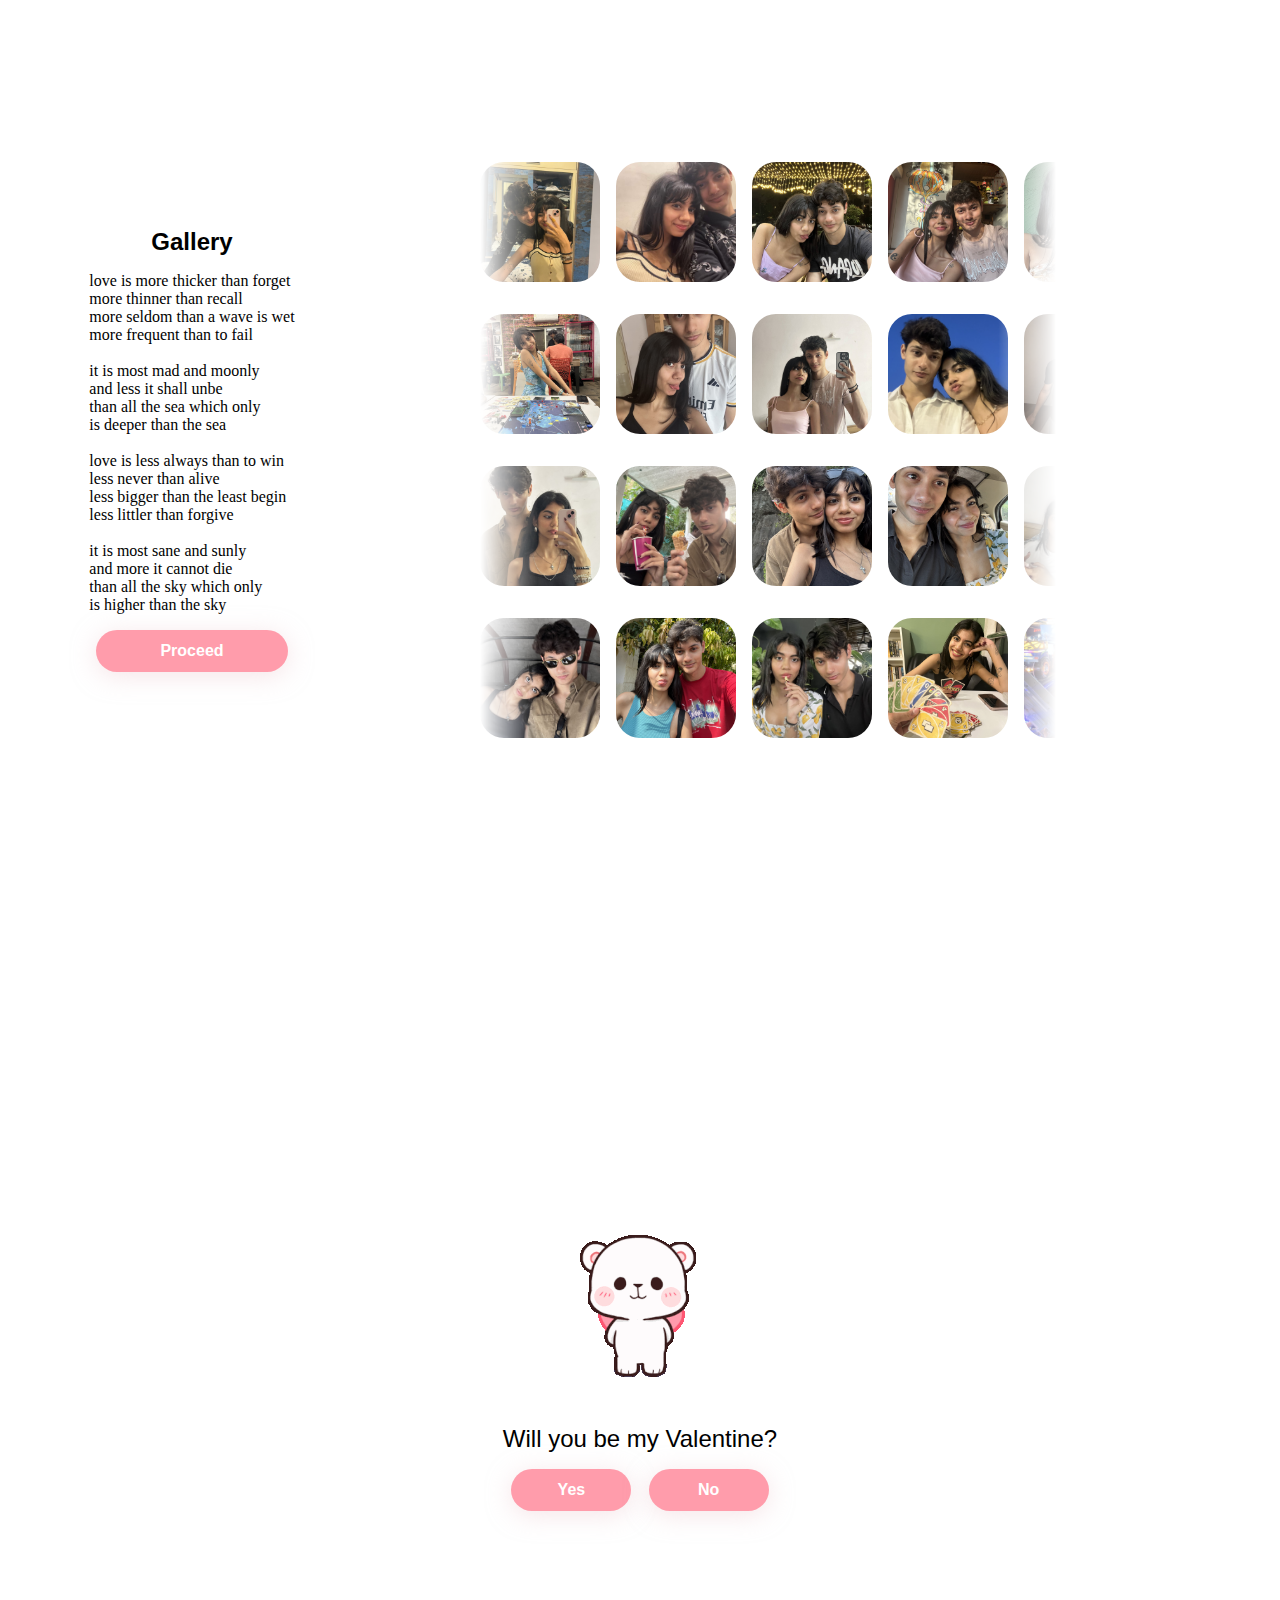
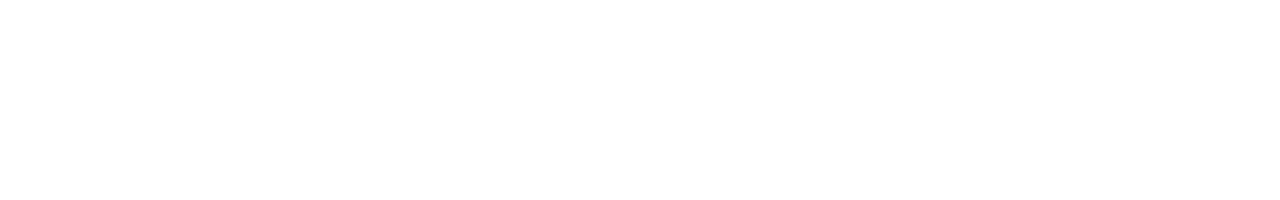
==== index.html @ b7a00d4b "initial commit" ====
<!DOCTYPE html>
<html lang="en">

<head>
    <meta charset="UTF-8" />
    <meta name="viewport" content="width=device-width, initial-scale=1.0" />
    <title>Valentine</title>
    <link rel="stylesheet" href="styles.css" />
</head>

<body>
    <div id="gallery-page">
        <div id="gallery-text">
            <div id="gallery-title">Gallery</div>
            <div id="poem">
                love is more thicker than forget<br>
                more thinner than recall<br>
                more seldom than a wave is wet<br>
                more frequent than to fail<br><br>

                it is most mad and moonly<br>
                and less it shall unbe<br>
                than all the sea which only<br>
                is deeper than the sea<br><br>

                love is less always than to win<br>
                less never than alive<br>
                less bigger than the least begin<br>
                less littler than forgive<br><br>

                it is most sane and sunly<br>
                and more it cannot die<br>
                than all the sky which only<br>
                is higher than the sky<br>

            </div>
                <div class="button" id="proceed-btn">
                    <a href="#question-page">
                        <div class="button-text">Proceed</div>
                    </a>
                </div>
        </div>
        <div id="gallery-container">
            <div class="scroller" data-direction="right" data-speed="slow">
                <div class="scroller__inner">
                    <div class="image-container">
                        <img src="images\IMG_0097.jpg" alt="" />
                    </div>
                    <div class="image-container">
                        <img src="images\IMG_0123.jpg" alt="" />
                    </div>
                    <div class="image-container">
                        <img src="images\IMG_0243.jpg" alt="" />
                    </div>
                    <div class="image-container">
                        <img src="images\IMG_0466.jpg" alt="" />
                    </div>
                    <div class="image-container">
                        <img src="images\IMG_0825.jpg" alt="" />
                    </div>
                    <div class="image-container">
                        <img src="images\IMG_0885.jpg" alt="" />
                    </div>
                </div>
            </div>
            <div class="scroller" data-direction="left" data-speed="slow">
                <div class="scroller__inner">
                    <div class="image-container">
                        <img src="images\IMG_0919.jpg" alt="" />
                    </div>
                    <div class="image-container">
                        <img src="images\IMG_0932.jpg" alt="" />
                    </div>
                    <div class="image-container">
                        <img src="images\IMG_0939.jpg" alt="" />
                    </div>
                    <div class="image-container">
                        <img src="images\IMG_6887.jpg" alt="" />
                    </div>
                    <div class="image-container">
                        <img src="images\IMG_7319.jpg" alt="" />
                    </div>
                    <div class="image-container">
                        <img src="images\IMG_7360.jpg" alt="" />
                    </div>
                </div>
            </div>
            <div class="scroller" data-direction="right" data-speed="slow">
                <div class="scroller__inner">
                    <div class="image-container">
                        <img src="images\IMG_7422.jpg" alt="" />
                    </div>
                    <div class="image-container">
                        <img src="images\IMG_7483.jpg" alt="" />
                    </div>
                    <div class="image-container">
                        <img src="images\IMG_7531.jpg" alt="" />
                    </div>
                    <div class="image-container">
                        <img src="images\IMG_7596.jpg" alt="" />
                    </div>
                    <div class="image-container">
                        <img src="images\IMG_8636.jpg" alt="" />
                    </div>
                    <div class="image-container">
                        <img src="images\IMG_8652.jpg" alt="" />
                    </div>
                </div>
            </div>
            <div class="scroller" data-direction="left" data-speed="slow">
                <div class="scroller__inner">
                    <div class="image-container">
                        <img src="images\IMG_8717.jpg" alt="" />
                    </div>
                    <div class="image-container">
                        <img src="images\IMG_9214.jpg" alt="" />
                    </div>
                    <div class="image-container">
                        <img src="images\n1.jpg" alt="" />
                    </div>
                    <div class="image-container">
                        <img src="images\n2.jpg" alt="" />
                    </div>
                    <div class="image-container">
                        <img src="images\n3.jpg" alt="" />
                    </div>
                    <div class="image-container">
                        <img src="images\n4.jpg" alt="" />
                    </div>
                </div>
            </div>
        </div>
    </div>
    <div id="question-page">
        <div id="question">
            <div id="image-container">
                <img src="bear.gif" alt="" />
            </div>
            <div id="question-text">Will you be my Valentine?</div>
            <div id="btn-group">
                <div class="button" id="yes-btn">
                    <div class="button-text">Yes</div>
                </div>
                <div class="button" id="no-btn">
                    <div class="button-text">No</div>
                </div>
            </div>
        </div>
    </div>
    <script>
        const scrollers = document.querySelectorAll(".scroller");
        //condition for reduced motion
        if (!window.matchMedia("(prefers-reduced-motion: reduce)").matches) {
            addAnimation();
        }

        function addAnimation() {
            scrollers.forEach((scroller) => {
                // add data-animated="true" to every `.scroller` on the page
                scroller.setAttribute("data-animated", true);

                // Make an array from the elements within `.scroller-inner`
                const scrollerInner = scroller.querySelector(".scroller__inner");
                const scrollerContent = Array.from(scrollerInner.children);

                // For each item in the array, clone it
                // add aria-hidden to it
                // add it into the `.scroller-inner`
                scrollerContent.forEach((item) => {
                    const duplicatedItem = item.cloneNode(true);
                    duplicatedItem.setAttribute("aria-hidden", true);
                    scrollerInner.appendChild(duplicatedItem);
                });
            });
        }

        const questionPage = document.querySelector('#question-page');
        const wrapper = document.querySelector('#question');
        const imageChange = document.querySelector('#image-container img');
        const btnGroup = document.querySelector('#btn-group');
        const question = document.querySelector('#question-text');
        const yesBtn = document.querySelector('#yes-btn.button');
        const noBtn = document.querySelector('#no-btn.button');
        const wrapperRect = wrapper.getBoundingClientRect();
        const noBtnRect = noBtn.getBoundingClientRect();
        yesBtn.addEventListener('click', () => {
            btnGroup.style.display = 'none';
            question.innerHTML = 'Love you <3';
            imageChange.src = 'images/yes.gif';
            imageChange.style.width = '200px';
            btnGroup.style.display = 'hidden';

        });
        noBtn.addEventListener('mouseover', () => {
            const i = Math.floor(Math.random() * (wrapperRect.width - noBtnRect.width)) + 1;
            const j = Math.floor(Math.random() * (wrapperRect.height - noBtnRect.height)) + 1;
            noBtn.style.position = 'relative';
            noBtn.style.left = i + 'px';
            noBtn.style.top = j + 'px';
        });
    </script>
</body>

</html>
---- styles.css ----
html {
  scroll-behavior: smooth;
}
body {
  margin: 0;
  padding: 0;
  box-sizing: border-box;
  font-family: "Montserrat", sans-serif;
}
#question-page {
  display: flex;
  justify-content: center;
  align-items: center;
  min-height: 100dvh;
}
#question-text {
  font-size: 1.5rem;
  font-style: normal;
  font-weight: 400;
  text-align: center;
  margin: 3rem 0 1rem 0;
}
#image-container {
  display: flex;
  justify-content: center;
  align-items: center;
  margin-top: 2rem;
}
#btn-group {
  display: flex;
  flex-direction: row;
  justify-content: space-around;
  align-items: center;
  margin-top: 1rem;
}
.button {
  display: flex;
  justify-content: center;
  align-items: center;
  flex-shrink: 0;
  width: 7.5rem;
  height: 1rem;
  padding: 0.8125rem 0rem;
  border-radius: 1.5625rem;
  background: #ff9cab;
  box-shadow: 0px 4px 25px 0px rgba(237, 204, 209, 0.5);
  text-color: #ffffff;
}
.button-text {
  font-size: 1rem;
  font-style: normal;
  font-weight: bold;
  text-align: center;
  color: #ffffff;
}
.button a {
  text-decoration: none;
}
#yes-btn:hover {
  cursor: pointer;
  transform: scale(1.15);
  transition-duration: 500ms;
}
#proceed-btn{
  width: 50%;
}
#proceed-btn:hover{
  cursor: pointer;
  transform: scale(1.15);
  transition-duration: 500ms;
}

#gallery-page {
  display: flex;
  flex-direction: row;
  align-items: center;
  max-width: 100dvw;
  min-height: 100dvh;
}
#gallery-text {
  min-width: 30vw;
  display: flex;
  flex-direction: column;
  align-items: center;
}
#gallery-title {
  font-size: 1.5rem;
  font-style: normal;
  font-weight: 600;
  
  margin: 1rem 0 1rem 0;
}
#gallery-title {
  margin: 0;
}
#poem {
  font-family: "Times New Roman", Times, serif;
  margin: 1rem;
}
#gallery-container {
  display: flex;
  flex-direction: column;
  justify-content: center;
  align-items: center;
  min-height: 100%;
  max-width: 60vw;
}

.scroller {
  display: flex;
  max-width: 75%;
  align-items: center;
}
.image-container {
  display: flex;
  justify-content: center;
  align-items: center;
  height: 7.5rem;
  width: 7.5rem;
  overflow: hidden;
  border-radius: 20%;
}
.image-container img {
  width: 100%;
}
.scroller__inner {
  padding-block: 1rem;
  display: flex;
  flex-wrap: wrap;
  gap: 1rem;
}
.scroller[data-animated="true"] {
  overflow: hidden;
  -webkit-mask: linear-gradient(
    90deg,
    transparent,
    white 10%,
    white 90%,
    transparent
  );
  mask: linear-gradient(90deg, transparent, white 10%, white 90%, transparent);
}

.scroller[data-animated="true"] .scroller__inner {
  width: max-content;
  flex-wrap: nowrap;
  animation: scroll var(--_animation-duration, 40s)
    var(--_animation-direction, forwards) linear infinite;
}

.scroller[data-direction="right"] {
  --_animation-direction: reverse;
}

.scroller[data-direction="left"] {
  --_animation-direction: forwards;
}

.scroller[data-speed="fast"] {
  --_animation-duration: 20s;
}

.scroller[data-speed="slow"] {
  --_animation-duration: 60s;
}

@keyframes scroll {
  to {
    transform: translate(calc(-50% - 0.5rem));
  }
}
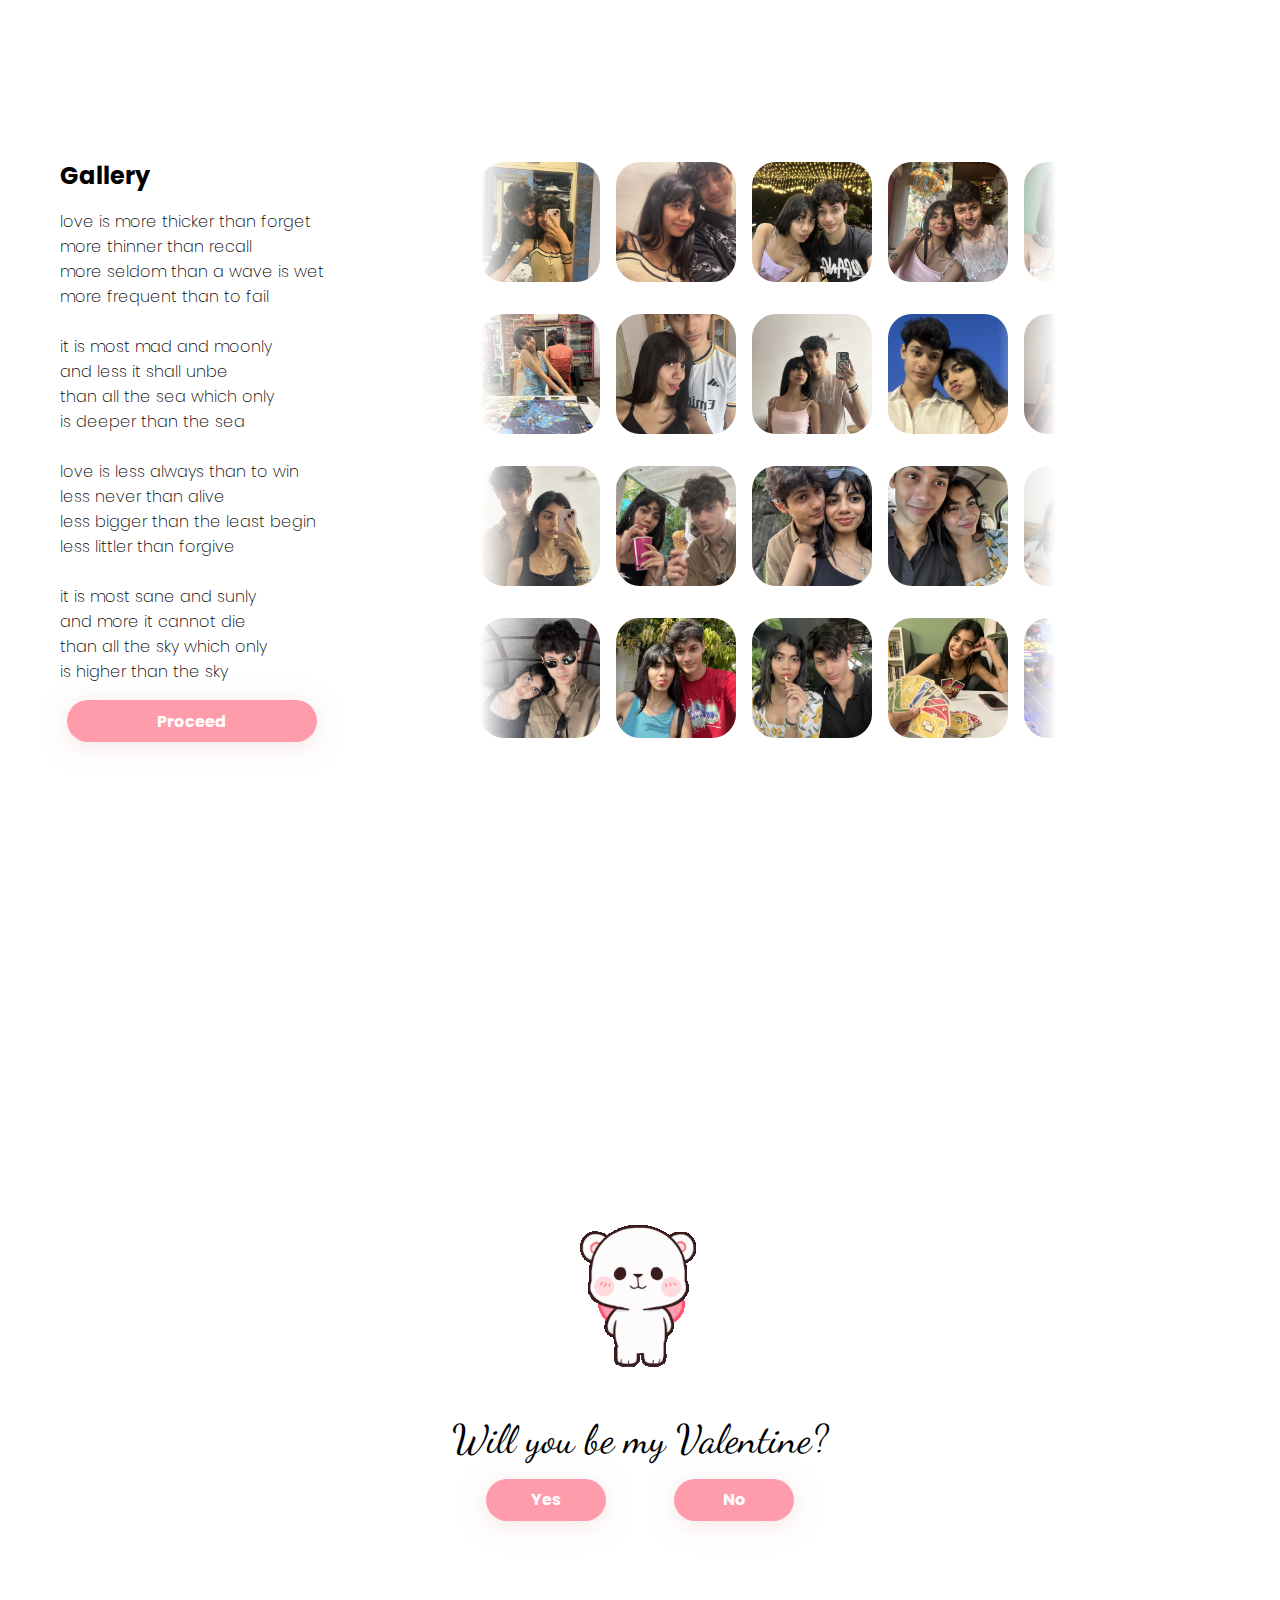
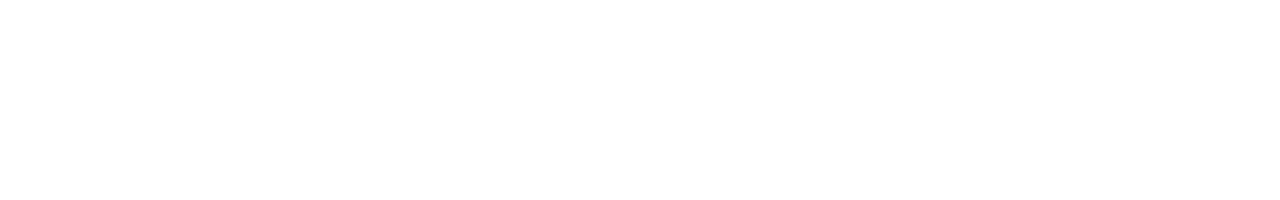
==== commit 45d9d5b2: "Style changes" ====
--- a/index.html
+++ b/index.html
@@ -6,13 +6,19 @@
     <meta name="viewport" content="width=device-width, initial-scale=1.0" />
     <title>Valentine</title>
     <link rel="stylesheet" href="styles.css" />
+    <link rel="preconnect" href="https://fonts.googleapis.com">
+    <link rel="preconnect" href="https://fonts.gstatic.com" crossorigin>
+    <link href="https://fonts.googleapis.com/css2?family=Dancing+Script:wght@400..700&display=swap" rel="stylesheet">
+    <link
+        href="https://fonts.googleapis.com/css2?family=Poppins:ital,wght@0,100;0,200;0,300;0,400;0,500;0,600;0,700;0,800;0,900;1,100;1,200;1,300;1,400;1,500;1,600;1,700;1,800;1,900&display=swap"
+        rel="stylesheet">
 </head>
 
 <body>
     <div id="gallery-page">
         <div id="gallery-text">
-            <div id="gallery-title">Gallery</div>
             <div id="poem">
+                <div id="gallery-title">Gallery</div>
                 love is more thicker than forget<br>
                 more thinner than recall<br>
                 more seldom than a wave is wet<br>
@@ -34,98 +40,98 @@
                 is higher than the sky<br>
 
             </div>
-                <div class="button" id="proceed-btn">
-                    <a href="#question-page">
-                        <div class="button-text">Proceed</div>
-                    </a>
-                </div>
+            <div class="button" id="proceed-btn">
+                <a href="#question-page">
+                    <div class="button-text">Proceed</div>
+                </a>
+            </div>
         </div>
         <div id="gallery-container">
             <div class="scroller" data-direction="right" data-speed="slow">
                 <div class="scroller__inner">
                     <div class="image-container">
-                        <img src="images\IMG_0097.jpg" alt="" />
+                        <img src="assets\IMG_0097.jpg" alt="" />
                     </div>
                     <div class="image-container">
-                        <img src="images\IMG_0123.jpg" alt="" />
+                        <img src="assets\IMG_0123.jpg" alt="" />
                     </div>
                     <div class="image-container">
-                        <img src="images\IMG_0243.jpg" alt="" />
+                        <img src="assets\IMG_0243.jpg" alt="" />
                     </div>
                     <div class="image-container">
-                        <img src="images\IMG_0466.jpg" alt="" />
+                        <img src="assets\IMG_0466.jpg" alt="" />
                     </div>
                     <div class="image-container">
-                        <img src="images\IMG_0825.jpg" alt="" />
+                        <img src="assets\IMG_0825.jpg" alt="" />
                     </div>
                     <div class="image-container">
-                        <img src="images\IMG_0885.jpg" alt="" />
+                        <img src="assets\IMG_0885.jpg" alt="" />
                     </div>
                 </div>
             </div>
             <div class="scroller" data-direction="left" data-speed="slow">
                 <div class="scroller__inner">
                     <div class="image-container">
-                        <img src="images\IMG_0919.jpg" alt="" />
+                        <img src="assets\IMG_0919.jpg" alt="" />
                     </div>
                     <div class="image-container">
-                        <img src="images\IMG_0932.jpg" alt="" />
+                        <img src="assets\IMG_0932.jpg" alt="" />
                     </div>
                     <div class="image-container">
-                        <img src="images\IMG_0939.jpg" alt="" />
+                        <img src="assets\IMG_0939.jpg" alt="" />
                     </div>
                     <div class="image-container">
-                        <img src="images\IMG_6887.jpg" alt="" />
+                        <img src="assets\IMG_6887.jpg" alt="" />
                     </div>
                     <div class="image-container">
-                        <img src="images\IMG_7319.jpg" alt="" />
+                        <img src="assets\IMG_7319.jpg" alt="" />
                     </div>
                     <div class="image-container">
-                        <img src="images\IMG_7360.jpg" alt="" />
+                        <img src="assets\IMG_7360.jpg" alt="" />
                     </div>
                 </div>
             </div>
             <div class="scroller" data-direction="right" data-speed="slow">
                 <div class="scroller__inner">
                     <div class="image-container">
-                        <img src="images\IMG_7422.jpg" alt="" />
+                        <img src="assets\IMG_7422.jpg" alt="" />
                     </div>
                     <div class="image-container">
-                        <img src="images\IMG_7483.jpg" alt="" />
+                        <img src="assets\IMG_7483.jpg" alt="" />
                     </div>
                     <div class="image-container">
-                        <img src="images\IMG_7531.jpg" alt="" />
+                        <img src="assets\IMG_7531.jpg" alt="" />
                     </div>
                     <div class="image-container">
-                        <img src="images\IMG_7596.jpg" alt="" />
+                        <img src="assets\IMG_7596.jpg" alt="" />
                     </div>
                     <div class="image-container">
-                        <img src="images\IMG_8636.jpg" alt="" />
+                        <img src="assets\IMG_8636.jpg" alt="" />
                     </div>
                     <div class="image-container">
-                        <img src="images\IMG_8652.jpg" alt="" />
+                        <img src="assets\IMG_8652.jpg" alt="" />
                     </div>
                 </div>
             </div>
             <div class="scroller" data-direction="left" data-speed="slow">
                 <div class="scroller__inner">
                     <div class="image-container">
-                        <img src="images\IMG_8717.jpg" alt="" />
+                        <img src="assets\IMG_8717.jpg" alt="" />
                     </div>
                     <div class="image-container">
-                        <img src="images\IMG_9214.jpg" alt="" />
+                        <img src="assets\IMG_9214.jpg" alt="" />
                     </div>
                     <div class="image-container">
-                        <img src="images\n1.jpg" alt="" />
+                        <img src="assets\n1.jpg" alt="" />
                     </div>
                     <div class="image-container">
-                        <img src="images\n2.jpg" alt="" />
+                        <img src="assets\n2.jpg" alt="" />
                     </div>
                     <div class="image-container">
-                        <img src="images\n3.jpg" alt="" />
+                        <img src="assets\n3.jpg" alt="" />
                     </div>
                     <div class="image-container">
-                        <img src="images\n4.jpg" alt="" />
+                        <img src="assets\n4.jpg" alt="" />
                     </div>
                 </div>
             </div>
@@ -134,7 +140,7 @@
     <div id="question-page">
         <div id="question">
             <div id="image-container">
-                <img src="bear.gif" alt="" />
+                <img src="assets\bear.gif" alt="" />
             </div>
             <div id="question-text">Will you be my Valentine?</div>
             <div id="btn-group">
@@ -147,58 +153,7 @@
             </div>
         </div>
     </div>
-    <script>
-        const scrollers = document.querySelectorAll(".scroller");
-        //condition for reduced motion
-        if (!window.matchMedia("(prefers-reduced-motion: reduce)").matches) {
-            addAnimation();
-        }
-
-        function addAnimation() {
-            scrollers.forEach((scroller) => {
-                // add data-animated="true" to every `.scroller` on the page
-                scroller.setAttribute("data-animated", true);
-
-                // Make an array from the elements within `.scroller-inner`
-                const scrollerInner = scroller.querySelector(".scroller__inner");
-                const scrollerContent = Array.from(scrollerInner.children);
-
-                // For each item in the array, clone it
-                // add aria-hidden to it
-                // add it into the `.scroller-inner`
-                scrollerContent.forEach((item) => {
-                    const duplicatedItem = item.cloneNode(true);
-                    duplicatedItem.setAttribute("aria-hidden", true);
-                    scrollerInner.appendChild(duplicatedItem);
-                });
-            });
-        }
-
-        const questionPage = document.querySelector('#question-page');
-        const wrapper = document.querySelector('#question');
-        const imageChange = document.querySelector('#image-container img');
-        const btnGroup = document.querySelector('#btn-group');
-        const question = document.querySelector('#question-text');
-        const yesBtn = document.querySelector('#yes-btn.button');
-        const noBtn = document.querySelector('#no-btn.button');
-        const wrapperRect = wrapper.getBoundingClientRect();
-        const noBtnRect = noBtn.getBoundingClientRect();
-        yesBtn.addEventListener('click', () => {
-            btnGroup.style.display = 'none';
-            question.innerHTML = 'Love you <3';
-            imageChange.src = 'images/yes.gif';
-            imageChange.style.width = '200px';
-            btnGroup.style.display = 'hidden';
-
-        });
-        noBtn.addEventListener('mouseover', () => {
-            const i = Math.floor(Math.random() * (wrapperRect.width - noBtnRect.width)) + 1;
-            const j = Math.floor(Math.random() * (wrapperRect.height - noBtnRect.height)) + 1;
-            noBtn.style.position = 'relative';
-            noBtn.style.left = i + 'px';
-            noBtn.style.top = j + 'px';
-        });
-    </script>
+    <script type="text/javascript" src="main.js"></script>
 </body>
 
 </html>--- a/styles.css
+++ b/styles.css
@@ -5,7 +5,7 @@
   margin: 0;
   padding: 0;
   box-sizing: border-box;
-  font-family: "Montserrat", sans-serif;
+  font-family: "Poppins", sans-serif;
 }
 #question-page {
   display: flex;
@@ -14,8 +14,8 @@
   min-height: 100dvh;
 }
 #question-text {
-  font-size: 1.5rem;
-  font-style: normal;
+  font-family: "Dancing Script";
+  font-size: 2.5rem;
   font-weight: 400;
   text-align: center;
   margin: 3rem 0 1rem 0;
@@ -61,10 +61,10 @@
   transform: scale(1.15);
   transition-duration: 500ms;
 }
-#proceed-btn{
-  width: 50%;
+#proceed-btn {
+  width: 65%;
 }
-#proceed-btn:hover{
+#proceed-btn:hover {
   cursor: pointer;
   transform: scale(1.15);
   transition-duration: 500ms;
@@ -79,23 +79,24 @@
 }
 #gallery-text {
   min-width: 30vw;
+  min-height: 100dvh;
   display: flex;
   flex-direction: column;
   align-items: center;
+  justify-content: center;
 }
 #gallery-title {
   font-size: 1.5rem;
-  font-style: normal;
   font-weight: 600;
-  
-  margin: 1rem 0 1rem 0;
+  padding-bottom: 1rem;
 }
 #gallery-title {
   margin: 0;
+  font-weight: 700;
 }
 #poem {
-  font-family: "Times New Roman", Times, serif;
-  margin: 1rem;
+  font-weight: 200;
+  margin-bottom: 1rem;
 }
 #gallery-container {
   display: flex;
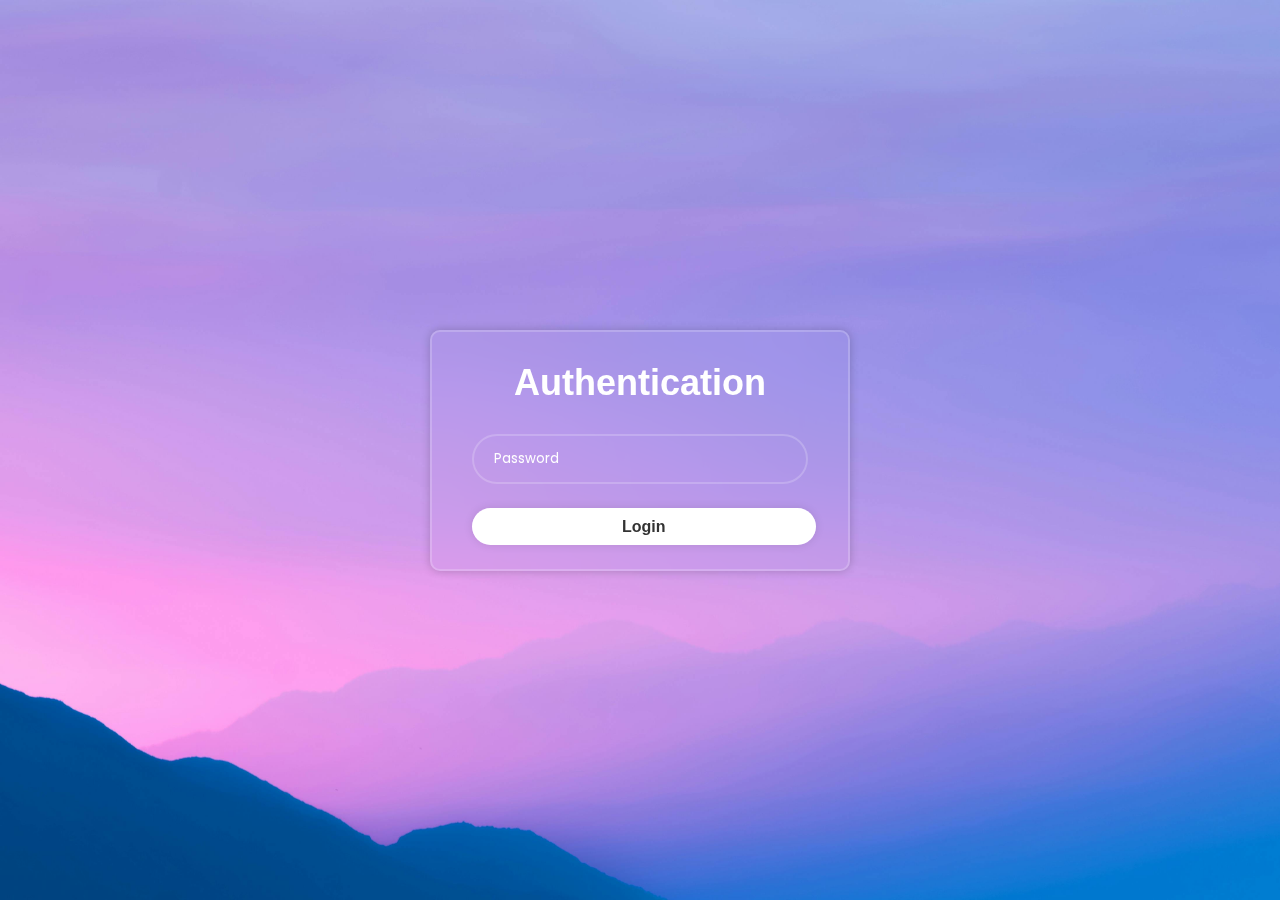
==== commit 6e028b4e: "Content changes" ====
--- a/index.html
+++ b/index.html
@@ -15,10 +15,21 @@
 </head>
 
 <body>
+    <div id="first-page">
+        <div id="text-box">
+            <div id="title">On the occasion of Valentine's Day</div>
+            <div id="description">Addressed to my girlfriend</div>
+            <div class="button" id="start-btn">
+                <a href="#gallery-page">
+                    <div class="button-text">Start</div>
+                </a>
+            </div>
+        </div>
+    </div>
     <div id="gallery-page">
         <div id="gallery-text">
             <div id="poem">
-                <div id="gallery-title">Gallery</div>
+                <div id="gallery-title">Dear Ipshita,</div>
                 love is more thicker than forget<br>
                 more thinner than recall<br>
                 more seldom than a wave is wet<br>
--- a/styles.css
+++ b/styles.css
@@ -7,6 +7,37 @@
   box-sizing: border-box;
   font-family: "Poppins", sans-serif;
 }
+#first-page{
+  min-height: 100dvh;
+  display: flex;
+  flex-direction: column;
+  justify-content: center;
+  align-items: center;
+  background: url('assets/flower-background.jpg') no-repeat;
+    background-size: 100vw 100vh;
+    background-position: center;
+}
+#text-box{
+  width: 600px;
+  display: flex;
+  flex-direction: column;
+  justify-content: center;
+  align-items: center;
+  border-radius: 1rem;
+  padding: 1rem;
+  margin: 1rem;
+}
+#text-box #title{
+  font-size: 1.5rem;
+  font-weight: 600;
+  margin: 0;
+}
+#text-box #description{
+  font-size: 1rem;
+  font-weight: 400;
+  margin-bottom: 2rem;
+}
+
 #question-page {
   display: flex;
   justify-content: center;
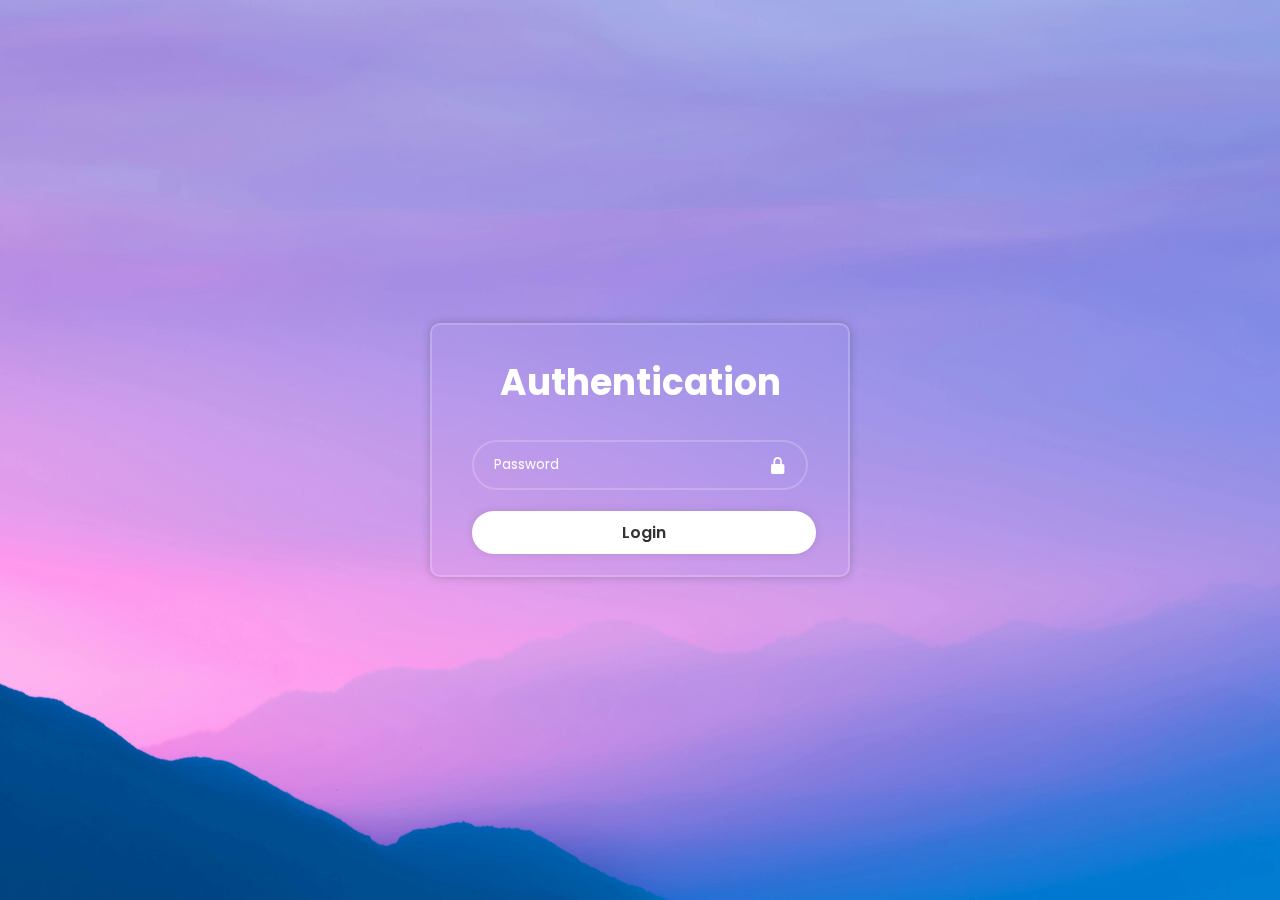
==== commit bbc4bb51: "file structure changes" ====
--- a/index.html
+++ b/index.html
@@ -2,169 +2,44 @@
 <html lang="en">
 
 <head>
-    <meta charset="UTF-8" />
-    <meta name="viewport" content="width=device-width, initial-scale=1.0" />
-    <title>Valentine</title>
-    <link rel="stylesheet" href="styles.css" />
+    <meta charset="UTF-8">
+    <meta name="viewport" content="width=device-width, initial-scale=1.0">
+    <title>Login</title>
+    <link rel="stylesheet" href="login.css">
+    <link href='https://unpkg.com/boxicons@2.1.4/css/boxicons.min.css' rel='stylesheet'>
     <link rel="preconnect" href="https://fonts.googleapis.com">
     <link rel="preconnect" href="https://fonts.gstatic.com" crossorigin>
-    <link href="https://fonts.googleapis.com/css2?family=Dancing+Script:wght@400..700&display=swap" rel="stylesheet">
     <link
         href="https://fonts.googleapis.com/css2?family=Poppins:ital,wght@0,100;0,200;0,300;0,400;0,500;0,600;0,700;0,800;0,900;1,100;1,200;1,300;1,400;1,500;1,600;1,700;1,800;1,900&display=swap"
         rel="stylesheet">
 </head>
 
 <body>
-    <div id="first-page">
-        <div id="text-box">
-            <div id="title">On the occasion of Valentine's Day</div>
-            <div id="description">Addressed to my girlfriend</div>
-            <div class="button" id="start-btn">
-                <a href="#gallery-page">
-                    <div class="button-text">Start</div>
-                </a>
+    <div class="wrapper">
+        <form action="">
+            <h1>Authentication</h1>
+            <div class="input-box">
+                <input type="password" id="password" placeholder="Password" required>
+                <i class='bx bxs-lock-alt'></i>
             </div>
-        </div>
+            <submit class="btn" onclick="checkPassword()">Login</submit>
+        </form>
     </div>
-    <div id="gallery-page">
-        <div id="gallery-text">
-            <div id="poem">
-                <div id="gallery-title">Dear Ipshita,</div>
-                love is more thicker than forget<br>
-                more thinner than recall<br>
-                more seldom than a wave is wet<br>
-                more frequent than to fail<br><br>
-
-                it is most mad and moonly<br>
-                and less it shall unbe<br>
-                than all the sea which only<br>
-                is deeper than the sea<br><br>
-
-                love is less always than to win<br>
-                less never than alive<br>
-                less bigger than the least begin<br>
-                less littler than forgive<br><br>
-
-                it is most sane and sunly<br>
-                and more it cannot die<br>
-                than all the sky which only<br>
-                is higher than the sky<br>
-
-            </div>
-            <div class="button" id="proceed-btn">
-                <a href="#question-page">
-                    <div class="button-text">Proceed</div>
-                </a>
-            </div>
-        </div>
-        <div id="gallery-container">
-            <div class="scroller" data-direction="right" data-speed="slow">
-                <div class="scroller__inner">
-                    <div class="image-container">
-                        <img src="assets\IMG_0097.jpg" alt="" />
-                    </div>
-                    <div class="image-container">
-                        <img src="assets\IMG_0123.jpg" alt="" />
-                    </div>
-                    <div class="image-container">
-                        <img src="assets\IMG_0243.jpg" alt="" />
-                    </div>
-                    <div class="image-container">
-                        <img src="assets\IMG_0466.jpg" alt="" />
-                    </div>
-                    <div class="image-container">
-                        <img src="assets\IMG_0825.jpg" alt="" />
-                    </div>
-                    <div class="image-container">
-                        <img src="assets\IMG_0885.jpg" alt="" />
-                    </div>
-                </div>
-            </div>
-            <div class="scroller" data-direction="left" data-speed="slow">
-                <div class="scroller__inner">
-                    <div class="image-container">
-                        <img src="assets\IMG_0919.jpg" alt="" />
-                    </div>
-                    <div class="image-container">
-                        <img src="assets\IMG_0932.jpg" alt="" />
-                    </div>
-                    <div class="image-container">
-                        <img src="assets\IMG_0939.jpg" alt="" />
-                    </div>
-                    <div class="image-container">
-                        <img src="assets\IMG_6887.jpg" alt="" />
-                    </div>
-                    <div class="image-container">
-                        <img src="assets\IMG_7319.jpg" alt="" />
-                    </div>
-                    <div class="image-container">
-                        <img src="assets\IMG_7360.jpg" alt="" />
-                    </div>
-                </div>
-            </div>
-            <div class="scroller" data-direction="right" data-speed="slow">
-                <div class="scroller__inner">
-                    <div class="image-container">
-                        <img src="assets\IMG_7422.jpg" alt="" />
-                    </div>
-                    <div class="image-container">
-                        <img src="assets\IMG_7483.jpg" alt="" />
-                    </div>
-                    <div class="image-container">
-                        <img src="assets\IMG_7531.jpg" alt="" />
-                    </div>
-                    <div class="image-container">
-                        <img src="assets\IMG_7596.jpg" alt="" />
-                    </div>
-                    <div class="image-container">
-                        <img src="assets\IMG_8636.jpg" alt="" />
-                    </div>
-                    <div class="image-container">
-                        <img src="assets\IMG_8652.jpg" alt="" />
-                    </div>
-                </div>
-            </div>
-            <div class="scroller" data-direction="left" data-speed="slow">
-                <div class="scroller__inner">
-                    <div class="image-container">
-                        <img src="assets\IMG_8717.jpg" alt="" />
-                    </div>
-                    <div class="image-container">
-                        <img src="assets\IMG_9214.jpg" alt="" />
-                    </div>
-                    <div class="image-container">
-                        <img src="assets\n1.jpg" alt="" />
-                    </div>
-                    <div class="image-container">
-                        <img src="assets\n2.jpg" alt="" />
-                    </div>
-                    <div class="image-container">
-                        <img src="assets\n3.jpg" alt="" />
-                    </div>
-                    <div class="image-container">
-                        <img src="assets\n4.jpg" alt="" />
-                    </div>
-                </div>
-            </div>
-        </div>
-    </div>
-    <div id="question-page">
-        <div id="question">
-            <div id="image-container">
-                <img src="assets\bear.gif" alt="" />
-            </div>
-            <div id="question-text">Will you be my Valentine?</div>
-            <div id="btn-group">
-                <div class="button" id="yes-btn">
-                    <div class="button-text">Yes</div>
-                </div>
-                <div class="button" id="no-btn">
-                    <div class="button-text">No</div>
-                </div>
-            </div>
-        </div>
-    </div>
-    <script type="text/javascript" src="main.js"></script>
+    <script type="text/javascript">
+        function checkPassword() {
+            
+            const enteredPassword = document.getElementById("password").value;
+            const correctPassword = "magnolia"; 
+          
+            if (enteredPassword === correctPassword) {
+                sessionStorage.setItem("authenticated", "true");
+                window.location.href = "home.html";
+            } else {
+                alert("Incorrect password! Access denied.");
+            }
+            
+        }
+    </script>
 </body>
 
 </html>--- a/login.css
+++ b/login.css
@@ -0,0 +1,77 @@
+*{
+    margin: 0;
+    padding: 0;
+    box-sizing: border-box;
+    font-family: 'Poppins', sans-serif;
+}
+
+body{
+    display: flex;
+    justify-content: center;
+    align-items: center;
+    min-height: 100vh;
+    background: url('assets/background.jpg') no-repeat;
+    background-size: 100vw 100vh;
+    background-position: center;
+}
+
+.wrapper{
+    width: 420px;
+    background: transparent;
+    border: 2px solid rgba(255, 255, 255, 0.2);
+    backdrop-filter: blur(20px);
+    box-shadow: 0 0 10px rgba(0, 0, 0, 0.2);
+    color: #fff;
+    border-radius: 10px;
+    padding: 30px 40px;
+}
+
+.wrapper h1{
+    font-size: 36px;
+    text-align: center;
+}
+
+.input-box{
+    position: relative;
+    width: 100%;
+    height: 50px;
+    margin: 30px 0;
+}
+
+.input-box input{
+    width: 100%;
+    height: 100%;
+    background: transparent;
+    border: none;
+    outline: none;
+    border: 2px solid rgba(255, 255, 255, 0.2);
+    border-radius: 40px;
+    padding: 20px 45px 20px 20px;
+}
+
+.input-box input::placeholder{
+    color: #fff;
+}
+
+.input-box i{
+    position: absolute;
+    right: 20px;
+    top: 50%;
+    transform: translateY(-50%);
+    font-size: 20px;
+}
+
+.wrapper .btn{
+    padding: 10px 150px;
+    width: 100%;
+    height: 45px;
+    background: #fff;
+    border: none;
+    outline: none;
+    border-radius: 40px;
+    cursor: pointer;
+    box-shadow: 0 0 10px rgba(0, 0, 0, 0.1);
+    font-size: 16px;
+    color: #333;
+    font-weight: 600;
+}